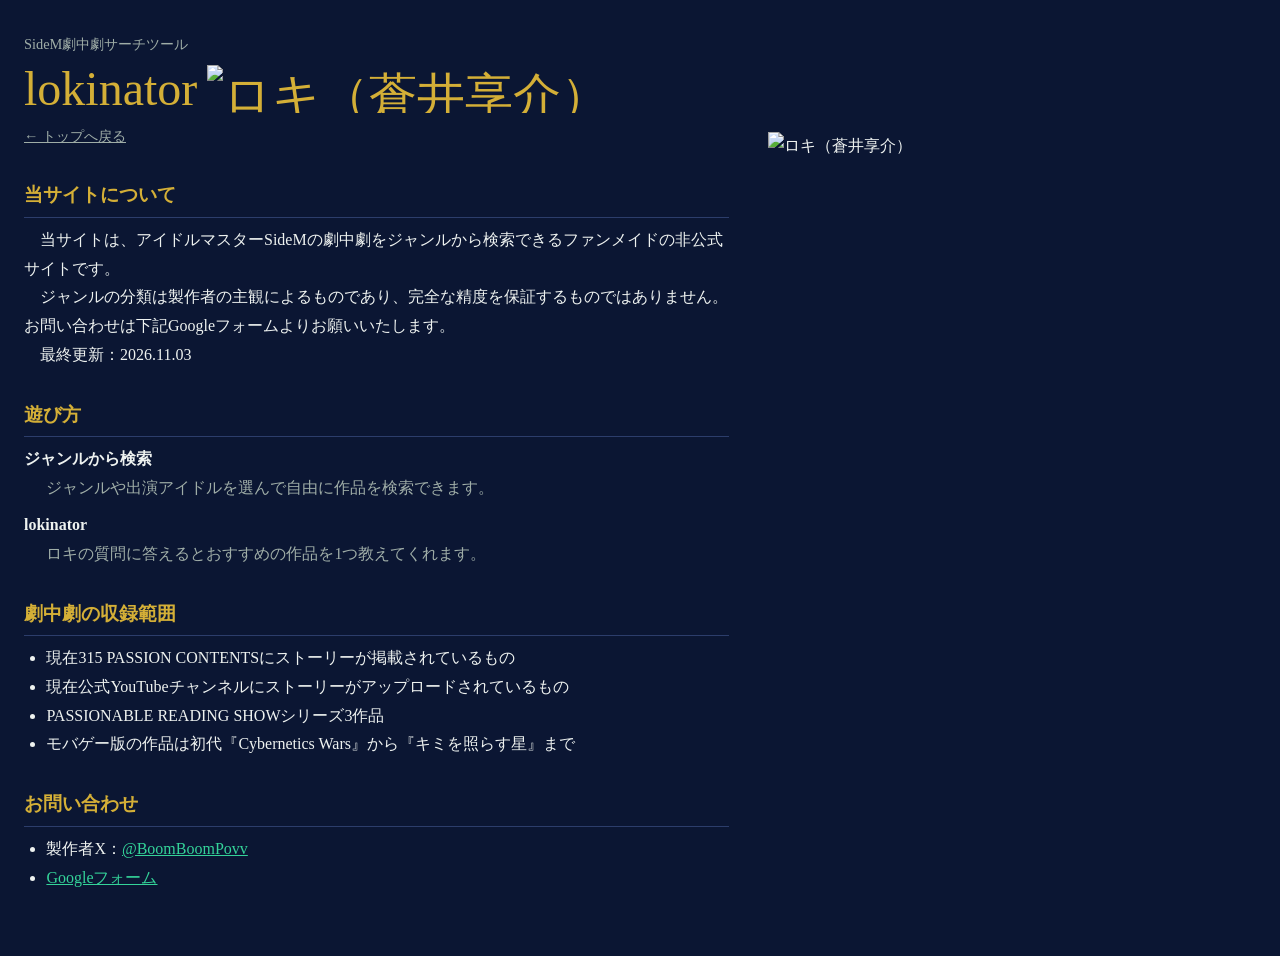
==== about.html @ 62a755ec "Add files via upload" ====
<!DOCTYPE html>
<html lang="ja">
<head>
<meta charset="UTF-8">
<meta name="viewport" content="width=device-width, initial-scale=1">
<title>当サイトについて - ロキネーター</title>
<link rel="stylesheet" href="lokinator.css">
</head>
<body>
<main class="about">
  <p class="sub">SideM劇中劇サーチツール</p>
  <h1>lokinator<img class="title-icon" src="character/loki_kyosuke_mini.png" alt="ロキ（蒼井享介）"></h1>
  <p class="sub credit"><a href="index.html">← トップへ戻る</a></p>

  <!-- トップと同じく、パソコンでは画面右下に固定(スマホでは表示しない) -->
  <div class="stage"><img src="character/loki_kyosuke0.png" alt="ロキ（蒼井享介）"></div>

  <!-- 文章は自由に書き換えてください -->
  <section>
    <h2>当サイトについて</h2>
    <p>
      　当サイトは、アイドルマスターSideMの劇中劇をジャンルから検索できるファンメイドの非公式サイトです。
      <br>
      　ジャンルの分類は製作者の主観によるものであり、完全な精度を保証するものではありません。お問い合わせは下記Googleフォームよりお願いいたします。
      <br>
      　最終更新：2026.11.03
    </p>
  </section>

  <section>
    <h2>遊び方</h2>
    <dl>
      <dt>ジャンルから検索</dt>
      <dd>ジャンルや出演アイドルを選んで自由に作品を検索できます。</dd>
      <dt>lokinator</dt>
      <dd>ロキの質問に答えるとおすすめの作品を1つ教えてくれます。</dd>
    </dl>
  </section>

  <!--
  <section>
    <h2>注意事項</h2>
    <ul>
      <li>公式とは一切関係ありません。各公式へのお問い合わせはご遠慮ください。</li>
      <li>掲載している作品名・画像などの著作権は、各権利者に帰属します。</li>
      <li>ジャンル分けは製作者の主観によるものです。</li>
    </ul>
  </section>
  -->

  <section>
    <h2>劇中劇の収録範囲</h2>
    <ul>
      <li>現在315 PASSION CONTENTSにストーリーが掲載されているもの</li>
      <li>現在公式YouTubeチャンネルにストーリーがアップロードされているもの</li>
      <li>PASSIONABLE READING SHOWシリーズ3作品</li>
      <li>モバゲー版の作品は初代『Cybernetics Wars』から『キミを照らす星』まで</li>
    </ul>
  </section>

  <section>
    <h2>お問い合わせ</h2>
    <ul>
      <li>製作者X：<a href="https://x.com/BoomBoomPovv" target="_blank" rel="noopener">@BoomBoomPovv</a></li>
      <li><a href="https://forms.gle/WYDprNYYM2tM1C8Y6" target="_blank" rel="noopener">Googleフォーム</a></li>
    </ul>
  </section>
</main>
</body>
</html>
---- lokinator.css ----
:root {
  color-scheme: dark;
  --bg: #0b1633; /* 紺色 */
  --surface: #15234a; /* 背景の紺より少し明るい紺 */
  --ink: #eef2f0;
  --sub: #9fada7;
  --line: #2c3d6b;
  --accent: #34d399;
  --accent-ink: #04130d;
  --accent-soft: #263c70; /* タグの地色。背景の紺になじむ明るめの紺 */
}

@font-face {
  font-family: "Noto Serif JP";
  src: url("fonts/NotoSerifJP-VariableFont_wght.ttf") format("truetype");
  font-weight: 200 900;
  font-display: swap;
}
@font-face {
  font-family: "Marudeco";
  src: url("fonts/Marudeco-Bold.otf") format("opentype");
  font-weight: 700;
  font-display: swap;
}
@font-face {
  font-family: "Spicy Rice";
  src: url("fonts/SpicyRice-Regular.ttf") format("truetype");
  font-weight: 400;
  font-display: swap;
}

* {
  box-sizing: border-box;
}
body {
  margin: 0;
  background: var(--bg);
  color: var(--ink);
  font-family: "Noto Serif JP", "Hiragino Mincho ProN", "Yu Mincho", serif;
  line-height: 1.7;
}
html,
body {
  overflow-x: hidden;
}
html {
  scrollbar-gutter: stable;
}
:root {
  /* ロキの画像の幅。画面幅の40%(最大520px)。
     画面が狭くて吹き出しの場所(240px)が足りないときは、画面幅の30%まで小さくする */
  --imgw: min(40vw, 520px, max(30vw, calc((100vw - 716px) / 1.1)));
  /* 吹き出しの幅の計算に使う(.stage の幅と main の左の余白と同じ値) */
  --stagew: min(var(--imgw), 58vh);
  --mainleft: max(0px, calc((100vw - var(--imgw) - 960px) / 2));
}
main {
  max-width: 960px;
  margin: 0 auto;
  padding: 32px 24px 64px;
  margin-right: var(--imgw);
  margin-left: max(0px, calc((100vw - var(--imgw) - 960px) / 2));
}

.stage {
  position: fixed;
  right: 0;
  bottom: 0;
  width: min(var(--imgw), 58vh);
  width: min(var(--imgw), 58dvh);
  aspect-ratio: 2/3;
  pointer-events: none;
  z-index: -1;
}
.stage img {
  display: block;
  width: 100%;
  height: 100%;
  object-fit: contain;
  object-position: right bottom;
}
.bubble {
  position: absolute;
  right: 110%;
  top: 40%; /* 上のモード切り替えボタンと重ならない高さ */
  transform: translateY(-50%);
  margin: 0;
  /* 短い文は1行、長い文(回答のタイトル入り)は幅を超えたら折り返す */
  width: max-content;
  /* 左の内容(幅420pxまで)と重ならない幅にする。
     吹き出しの右端 = 画面の右端 - ロキの幅×1.1(right: 110%)、内容の右端 = main の左の余白 + 24px + 420px。
     間を32pxあけ、狭くても240px、広くても440pxまで */
  max-width: clamp(240px, calc(100vw - 1.1 * var(--stagew) - var(--mainleft) - 444px - 32px), 440px);
  text-align: center;
  padding: 24px 28px;
  border-radius: 32px;
  background: #fff;
  color: #23202b;
  font-size: 1.45rem;
  font-weight: 700;
  line-height: 1.4;
}
.bubble::after {
  content: "";
  position: absolute;
  left: 100%;
  top: 50%;
  transform: translateY(-50%);
  margin-left: -2px;
  border-style: solid;
  border-width: 10px 0 10px 32px;
  border-color: transparent transparent transparent #fff;
}
/* 回答の台詞のタイトル部分(白地で読めるよう濃いめの金色) */
.bubble-title {
    color: #bd0000;
  /*color: #9a6b00;*/
  font-weight: 900; /* 吹き出しの他の文字(700)より太く */
  font-size: 1.2em; /* 吹き出しの文字の1.2倍 */
}
.bubble:empty {
  display: none;
}
main {
  position: relative;
  z-index: 1;
}

.sub {
  margin: 0;
  color: var(--sub);
  font-size: .9rem;
}
h1 {
  font-family: "Spicy Rice", "Noto Serif JP", serif;
  font-weight: 400; /* Spicy Rice は太さが1種類のみ(太字にすると形が崩れるため) */
  font-size: 3rem;
  color: #d4af37;
  margin: 0 0 4px;
  line-height: 1.3;
}
h1 {
  display: flex;
  align-items: center;
  gap: .2em;
}
/* タイトル直下の製作者表示 */
.credit a {
  color: var(--sub);
}
.title-icon {
  height: 1em;
  width: auto;
  flex: none;
}

/* 当サイトについて(about.html) */
main.about {
  max-width: 880px;
  line-height: 1.8;
}
.about section {
  margin-top: 28px;
}
.about h2 {
  margin: 0 0 8px;
  font-size: 1.2rem;
  color: #d4af37;
  border-bottom: 1px solid var(--line);
  padding-bottom: 4px;
}
.about p,
.about ul,
.about dl {
  margin: 0;
}
.about ul {
  padding-left: 1.4em;
}
.about dt {
  font-weight: 700;
}
.about dd {
  margin: 0 0 8px 1.4em;
  color: var(--sub);
}
.about section a {
  color: var(--accent);
}

.modes {
  display: grid;
  grid-template-columns: 1fr 1fr;
  gap: 8px;
  margin: 12px 0 20px;
}
.mode {
  font: inherit;
  font-size: 1rem;
  font-weight: 700;
  padding: 10px 12px;
  border: 1px solid #d4af37;
  border-radius: 8px;
  background: transparent;
  color: #d4af37;
  cursor: pointer;
}
.mode:hover {
  background: rgba(212, 175, 55, .12);
}
.mode[aria-pressed="true"] {
  background: #d4af37;
  color: #1a1405;
}
.mode:focus-visible {
  outline: 3px solid var(--accent);
  outline-offset: 2px;
}

.lead {
  margin: 0 0 24px;
  color: var(--sub);
  font-size: .95rem;
}
.tags {
  display: grid;
  grid-template-columns: repeat(var(--cols, 3), 1fr);
  grid-auto-rows: 1fr;
  gap: 8px;
}
.tag {
  font: inherit;
  font-size: .95rem;
  line-height: 1.4;
  width: 100%;
  min-width: 0;
  padding: 8px 6px;
  border: 1px solid var(--line);
  border-radius: 16px;
  background: var(--surface);
  color: var(--ink);
  cursor: pointer;
  display: flex;
  flex-wrap: wrap;
  align-items: center;
  justify-content: center;
  column-gap: 2px;
  text-align: center;
}
.tag .nm {
  white-space: nowrap;
}
.tag .n {
  display: inline-block;
  font-size: .75em;
  opacity: .8;
  font-variant-numeric: tabular-nums;
  text-align: center;
  white-space: nowrap;
}
.tag:hover {
  border-color: var(--accent);
}
.tag[aria-pressed="true"] {
  background: var(--accent);
  border-color: var(--accent);
  color: var(--accent-ink);
}
.tag.empty {
  opacity: .35;
  color: var(--sub);
}
/* 「ジャンル検索」「出演アイドル検索」の見出し(同じ書式) */
.search-heading {
  margin: 0 0 6px;
  color: var(--sub);
  font-size: .85rem;
  font-weight: 700;
}
/* 出演者検索(ジャンルボタンの下。ボタン3つを横に並べ、押すとプルダウンが開く) */
.idol-heading {
  margin-top: 16px;
}
.idol-select {
  position: relative; /* プルダウンはボタン3つ分の幅で開く */
  display: grid;
  grid-template-columns: repeat(3, 1fr);
  gap: 8px;
}
.idol-btn {
  font: inherit;
  font-size: .95rem;
  line-height: 1.4;
  width: 100%;
  min-width: 0;
  padding: 10px 32px 10px 14px;
  border: 1px solid var(--line);
  border-radius: 16px;
  background: var(--surface);
  color: var(--ink);
  cursor: pointer;
  display: flex;
  align-items: center;
  gap: 12px;
  text-align: left;
  position: relative;
}
/* 長い名前は「…」で省略 */
.idol-btn .nm {
  overflow: hidden;
  text-overflow: ellipsis;
  white-space: nowrap;
}
/* 右端の▼(開いているときは上向き) */
.idol-btn::after {
  content: "";
  position: absolute;
  right: 14px;
  top: 50%;
  margin-top: -3px;
  border-style: solid;
  border-width: 7px 6px 0;
  border-color: var(--sub) transparent transparent;
}
.idol-btn[aria-expanded="true"]::after {
  border-width: 0 6px 7px;
  border-color: transparent transparent var(--sub);
}
.idol-btn:hover,
.idol-btn[aria-expanded="true"] {
  border-color: var(--accent);
}
/* 出演者を選んでいるときはジャンルボタンの選択中と同じ色 */
.idol-btn.on {
  background: var(--accent);
  border-color: var(--accent);
  color: var(--accent-ink);
}
.idol-btn.on::after {
  border-top-color: var(--accent-ink);
}
.idol-btn.on[aria-expanded="true"]::after {
  border-color: transparent transparent var(--accent-ink);
}
.idol-list {
  position: absolute;
  left: 0;
  right: 0;
  top: calc(100% + 4px);
  z-index: 10;
  max-height: 320px;
  overflow-y: auto;
  margin: 0;
  padding: 6px;
  list-style: none;
  background: var(--surface);
  border: 1px solid var(--line);
  border-radius: 12px;
  box-shadow: 0 12px 32px rgba(0, 0, 0, .45);
}
.idol-list[hidden] {
  display: none;
}
.idol-opt {
  display: flex;
  align-items: center;
  justify-content: space-between;
  gap: 8px;
  padding: 7px 12px;
  border-radius: 8px;
  cursor: pointer;
}
.idol-opt .n {
  font-size: .75em;
  opacity: .8;
  font-variant-numeric: tabular-nums;
  white-space: nowrap;
}
.idol-opt:hover,
.idol-opt:focus {
  background: var(--accent-soft);
  outline: none;
}
.idol-opt[aria-selected="true"] {
  background: var(--accent);
  color: var(--accent-ink);
  font-weight: 700;
}
/* 件数0の出演者はグレーアウトして選べない */
.idol-opt.empty {
  opacity: .35;
  color: var(--sub);
  cursor: default;
}
.idol-opt.empty:hover {
  background: none;
}

.tag:focus-visible,
.idol-btn:focus-visible,
.clear:focus-visible,
.card a:focus-visible {
  outline: 3px solid var(--accent);
  outline-offset: 2px;
}

.bar {
  display: flex;
  align-items: center;
  justify-content: space-between;
  gap: 12px;
  margin: 24px 0 12px;
  min-height: 40px;
}
.count {
  margin: 0;
  font-weight: 700;
}
.clear {
  font: inherit;
  font-size: .9rem;
  padding: 6px 14px;
  border: 1px solid var(--line);
  border-radius: 6px;
  background: transparent;
  color: var(--ink);
  cursor: pointer;
}
.clear:disabled {
  opacity: .4;
  cursor: default;
}
.msg {
  padding: 32px 16px;
  text-align: center;
  color: var(--sub);
  background: var(--surface);
  border: 1px dashed var(--line);
  border-radius: 8px;
  margin: 0;
}

.list {
  list-style: none;
  margin: 0;
  padding: 0;
  display: grid;
  gap: 12px;
}
.card {
  display: flex;
  flex-direction: column;
  gap: 12px;
  background: var(--surface);
  border: 1px solid var(--line);
  border-radius: 8px;
  padding: 16px;
}
.card img {
  display: block;
  width: 100%;
  max-width: 400px;
  height: auto; /* 画像ごとの縦横比のまま表示(切り抜かない) */
  border-radius: 6px;
}
.card h2 {
  font-size: 1.5rem;
  line-height: 1.35;
  margin: 0 0 10px;
}
.card .t {
  display: flex;
  flex-wrap: wrap;
  gap: 6px;
  margin: 0;
  padding: 0;
  list-style: none;
}
.card .t li {
  font-size: .8rem;
  padding: 1px 10px;
  border-radius: 999px;
  background: var(--accent-soft);
}
/* かんたん検索で選択中のタグ(上のタグボタンと同じ色) */
.card .t li.hit {
  background: var(--accent);
  color: var(--accent-ink);
  font-weight: 700;
}
/* 物語を読む・特設サイト・関連楽曲のリンク */
.card .links {
  display: flex;
  flex-wrap: wrap;
  column-gap: 16px;
  margin-top: 8px;
}
.card a {
  display: inline-block;
  font-size: .9rem;
  color: var(--accent);
}

.quiz {
  display: flex;
  flex-direction: column;
  align-items: flex-start;
  gap: 12px;
}
.q-step {
  margin: 0;
  color: #d4af37;
  font-weight: 700;
  font-size: .95rem;
  letter-spacing: .08em;
}
.q-choices {
  display: flex;
  flex-direction: column;
  gap: 10px;
  width: 100%;
  max-width: 420px;
}
.q-choice {
  font: inherit;
  font-size: 1.1rem;
  font-weight: 700;
  text-align: left;
  padding: 14px 20px;
  border: 1px solid var(--line);
  border-radius: 12px;
  background: var(--surface);
  color: var(--ink);
  cursor: pointer;
}
.q-choice:hover {
  border-color: var(--accent);
}
/* フロートイン: 次の選択肢・回答のカード・回答時の吹き出し */
.float-in .q-choice,
.float-in-item {
  animation: float-in 1.2s cubic-bezier(.2, .8, .3, 1) both;
}
/* 吹き出しの transform(位置合わせ)を崩さないよう translate で動かす */
@keyframes float-in {
  from {
    opacity: 0;
    translate: 0 24px;
  }
  to {
    opacity: 1;
    translate: 0 0;
  }
}
@media (prefers-reduced-motion: reduce) {
  .float-in .q-choice,
  .float-in-item {
    animation: none;
  }
}
/* 吹き出しと重ならないよう、カードと同じ幅(420px)に3つのボタンを並べる */
.q-actions {
  display: flex;
  gap: 10px;
  max-width: 420px;
}
.q-actions .clear {
  flex: 1 1 auto;
  font-size: 1.05rem;
  font-weight: 700;
  padding: 12px 14px;
  border-radius: 10px;
  text-align: center;
}
.q-read {
  text-decoration: none;
  background: #d4af37;
  border-color: #d4af37;
  color: #1a1405;
  font-weight: 700;
}
.q-read:hover {
  opacity: .85;
}
/* Xでシェア(枠線だけのボタン) */
.q-share {
  text-decoration: none;
}
.q-read:disabled {
  background: var(--surface);
  border-color: var(--line);
  color: var(--sub);
  opacity: 1;
}
.q-choice:focus-visible,
.q-restart:focus-visible,
.q-read:focus-visible {
  outline: 3px solid var(--accent);
  outline-offset: 2px;
}
.q-chosen {
  display: flex;
  flex-wrap: wrap;
  gap: 6px;
  margin: 0;
  padding: 0;
  list-style: none;
}
.q-chosen li {
  font-size: .8rem;
  padding: 1px 10px;
  border-radius: 999px;
  background: var(--accent-soft);
}
.quiz .list {
  width: 100%;
  max-width: 420px;
} /* 吹き出しと重ならないよう選択肢と同じ幅に収める */

@media (max-width: 640px) {
  body:not([data-mode="question"]) .stage {
    display: none;
  }
  /* 質問モード: キャラクターと吹き出しを選択肢の上に表示 */
  body[data-mode="question"] .stage {
    position: static;
    display: flex;
    flex-direction: column;
    align-items: center;
    gap: 12px;
    width: auto;
    aspect-ratio: auto;
    margin: 16px 0 20px;
  }
  .stage img {
    width: auto;
    max-width: 100%;
    height: 280px;
    object-position: center bottom;
  }
  .bubble {
    position: relative;
    right: auto;
    top: auto;
    transform: none;
    max-width: 100%;
    white-space: normal;
    text-align: center;
    padding: 12px 18px;
    border-radius: 18px;
    font-size: 1rem;
    order: 1; /* 画像の下に表示 */
  }
  /* しっぽは上向き(ロキの方を指す) */
  .bubble::after {
    left: calc(50% - 75px); /* 吹き出しの幅に関係なく、ロキの体の位置に合わせる */
    top: auto;
    bottom: 100%;
    transform: translateX(-50%);
    margin: 0;
    border-width: 0 9px 12px;
    border-color: transparent transparent #fff;
  }
  .q-choices,
  .quiz .list {
    max-width: none;
  }
  /* 選択肢は1段に2つずつ並べ、余りは中央に寄せる */
  .q-choices {
    flex-direction: row;
    flex-wrap: wrap;
    justify-content: center;
    gap: 8px;
  }
  .q-choice {
    flex: 0 0 calc(50% - 4px);
    font-size: .95rem;
    padding: 10px 8px;
    border-radius: 10px;
    text-align: center;
  }
  .q-actions {
    width: 100%;
    max-width: none; /* スマホは吹き出しが上にあるので画面幅いっぱいに */
    gap: 8px;
  }
  /* 小さめの文字で1行に収める(幅は文字の長さに合わせて配分) */
  .q-actions .clear {
    flex: 1 1 auto;
    font-size: .85rem;
    padding: 10px 4px;
    white-space: nowrap;
  }
  main {
    margin: 0;
    max-width: none;
    padding: 12px 10px 48px;
  }
  .sub {
    font-size: .65rem;
  }
  h1 {
    font-size: 2rem;
  }
  .modes {
    gap: 6px;
    margin: 8px 0 12px;
  }
  .mode {
    font-size: .8rem;
    padding: 6px 8px;
  }
  .lead {
    font-size: .7rem;
    margin-bottom: 12px;
  }
  .tags {
    gap: 4px;
  }
  .tag {
    font-size: .58rem;
    padding: 4px 1px;
    border-radius: 10px;
  }
  .search-heading {
    font-size: .7rem;
    margin-bottom: 4px;
  }
  .idol-heading {
    margin-top: 10px;
  }
  .idol-select {
    gap: 4px;
  }
  .idol-btn {
    font-size: .65rem;
    padding: 6px 20px 6px 8px;
    border-radius: 10px;
  }
  .idol-btn::after {
    right: 8px;
    border-width: 5px 4px 0;
  }
  .idol-btn[aria-expanded="true"]::after {
    border-width: 0 4px 5px;
  }
  .idol-list {
    max-height: 50vh;
    padding: 4px;
  }
  .idol-opt {
    font-size: .8rem;
    padding: 8px 10px;
  }
  .bar {
    margin-top: 14px;
    margin-bottom: 8px;
    min-height: 30px;
    flex-wrap: wrap;
    gap: 6px;
  }
  .count {
    font-size: .75rem;
  }
  .clear {
    font-size: .7rem;
    padding: 4px 8px;
  }
  .msg {
    font-size: .75rem;
    padding: 20px 8px;
  }
  .card {
    gap: 8px;
    padding: 8px;
  }
  .card h2 {
    font-size: 1.2rem;
    margin-bottom: 6px;
  }
  .card .t li {
    font-size: .62rem;
    padding: 0 6px;
  }
  .card a {
    font-size: .7rem;
  }
  .card .links {
    column-gap: 12px;
  }
}
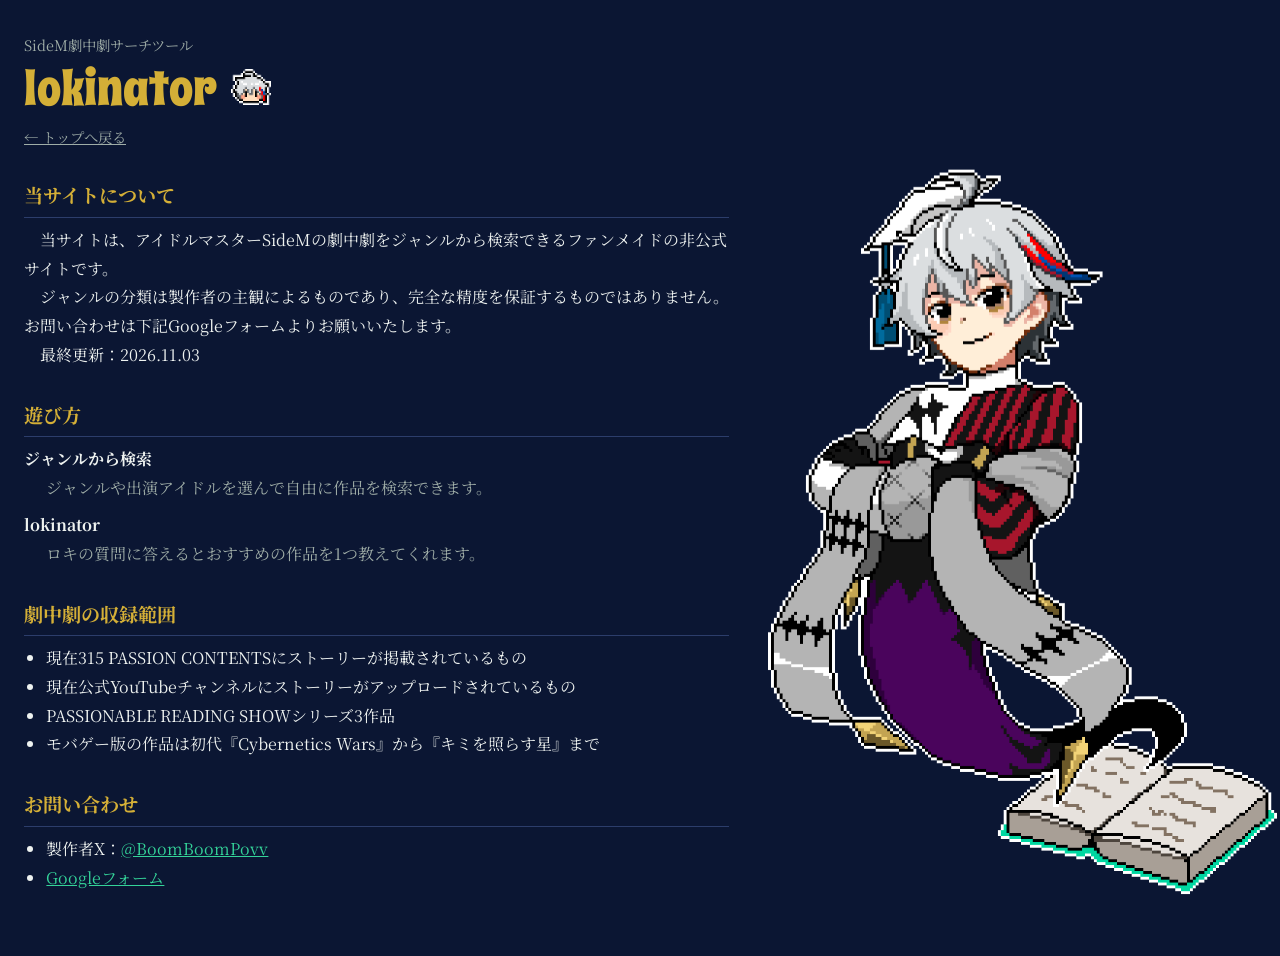
==== commit bba8ca4b: "Add files via upload" ====
--- a/about.html
+++ b/about.html
@@ -3,6 +3,7 @@
 <head>
 <meta charset="UTF-8">
 <meta name="viewport" content="width=device-width, initial-scale=1">
+<meta name="robots" content="noindex">
 <title>当サイトについて - ロキネーター</title>
 <link rel="stylesheet" href="lokinator.css">
 </head>
--- a/lokinator.css
+++ b/lokinator.css
@@ -643,6 +643,7 @@
     right: auto;
     top: auto;
     transform: none;
+    min-width: 220px; /* 短い文でも、しっぽ(中央から75px左)が角の丸みにかからない幅にする */
     max-width: 100%;
     white-space: normal;
     text-align: center;
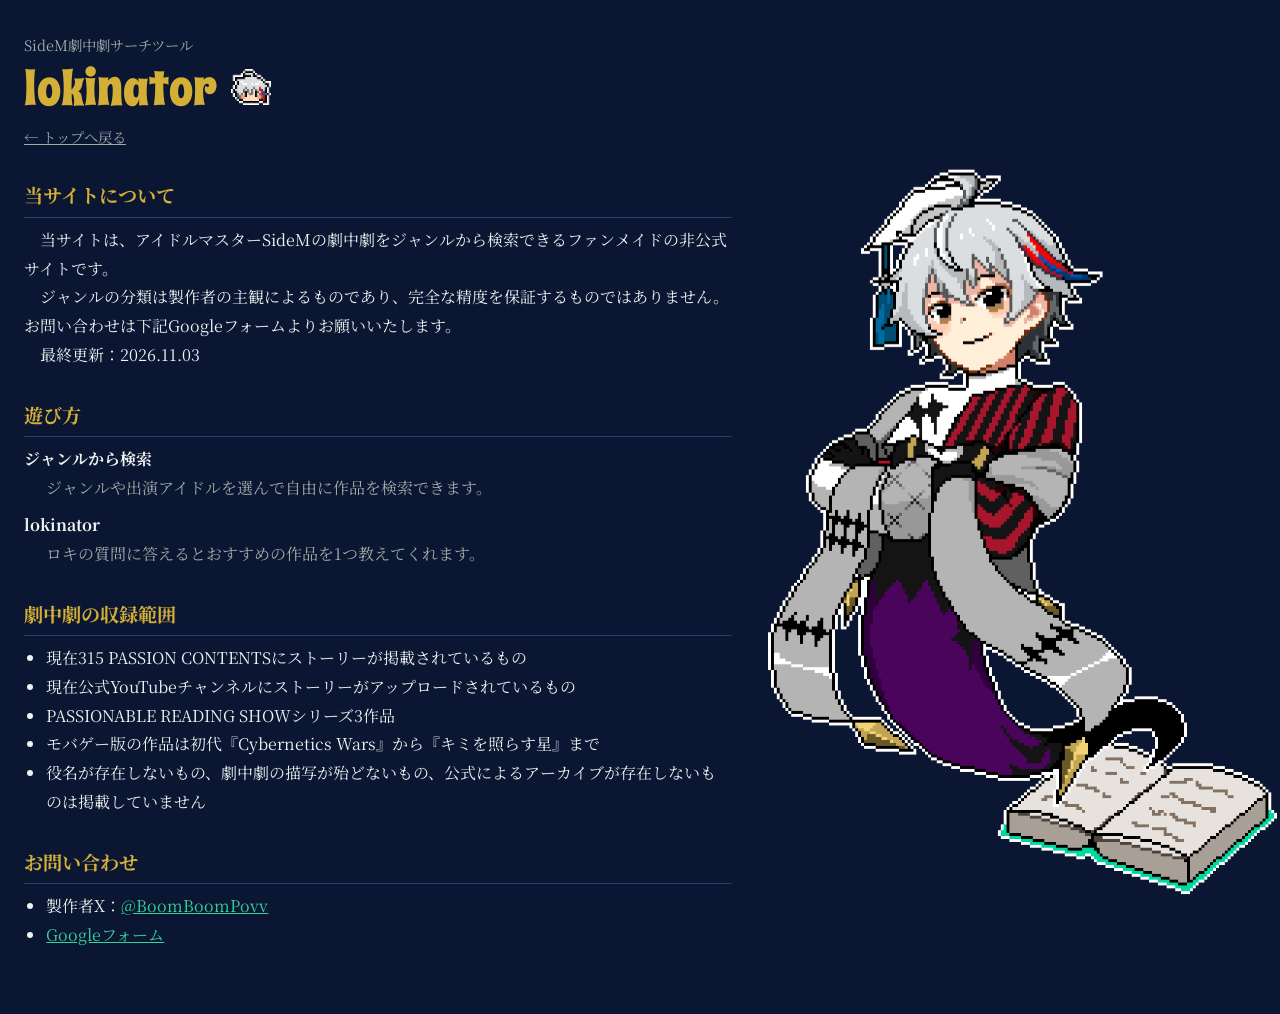
==== commit f37ffa40: "Add files via upload" ====
--- a/about.html
+++ b/about.html
@@ -38,17 +38,6 @@
     </dl>
   </section>
 
-  <!--
-  <section>
-    <h2>注意事項</h2>
-    <ul>
-      <li>公式とは一切関係ありません。各公式へのお問い合わせはご遠慮ください。</li>
-      <li>掲載している作品名・画像などの著作権は、各権利者に帰属します。</li>
-      <li>ジャンル分けは製作者の主観によるものです。</li>
-    </ul>
-  </section>
-  -->
-
   <section>
     <h2>劇中劇の収録範囲</h2>
     <ul>
@@ -56,6 +45,7 @@
       <li>現在公式YouTubeチャンネルにストーリーがアップロードされているもの</li>
       <li>PASSIONABLE READING SHOWシリーズ3作品</li>
       <li>モバゲー版の作品は初代『Cybernetics Wars』から『キミを照らす星』まで</li>
+      <li>役名が存在しないもの、劇中劇の描写が殆どないもの、公式によるアーカイブが存在しないものは掲載していません</li>
     </ul>
   </section>
 
--- a/lokinator.css
+++ b/lokinator.css
@@ -45,6 +45,28 @@
 }
 html {
   scrollbar-gutter: stable;
+}
+/* スクロールバー: バーは金色(角は直角)、通り道は背景の紺、上下の矢印なし。
+   Chrome・Edge・Safari 用(scrollbar-color を指定するとこちらが効かなくなるので併用しない) */
+::-webkit-scrollbar {
+  width: 12px;
+  height: 12px;
+}
+::-webkit-scrollbar-track {
+  background: var(--bg);
+}
+::-webkit-scrollbar-thumb {
+  background: #d4af37;
+  border-radius: 0;
+}
+::-webkit-scrollbar-button {
+  display: none;
+}
+/* Firefox 用(矢印はもともと出ない) */
+@supports not selector(::-webkit-scrollbar) {
+  html {
+    scrollbar-color: #d4af37 var(--bg);
+  }
 }
 :root {
   /* ロキの画像の幅。画面幅の40%(最大520px)。
@@ -118,6 +140,12 @@
   font-weight: 900; /* 吹き出しの他の文字(700)より太く */
   font-size: 1.2em; /* 吹き出しの文字の1.2倍 */
 }
+/* 途中で改行させたくない言葉のまとまり(折り返すときはまとまりの間で改行する) */
+.bubble .phrase {
+  display: inline-block;
+  max-width: 100%; /* まとまりだけで吹き出しより長いときは、はみ出さずにその中で改行する */
+  word-break: keep-all; /* その場合も、台詞の「|」(<wbr>)の位置でだけ改行する */
+}
 .bubble:empty {
   display: none;
 }
@@ -461,6 +489,15 @@
   width: 100%;
   max-width: 400px;
   height: auto; /* 画像ごとの縦横比のまま表示(切り抜かない) */
+  border-radius: 6px;
+}
+/* 画像の代わりに埋め込む YouTube 動画(画像と同じ幅、16:9) */
+.card iframe {
+  display: block;
+  width: 100%;
+  max-width: 400px;
+  aspect-ratio: 16 / 9;
+  border: 0;
   border-radius: 6px;
 }
 .card h2 {
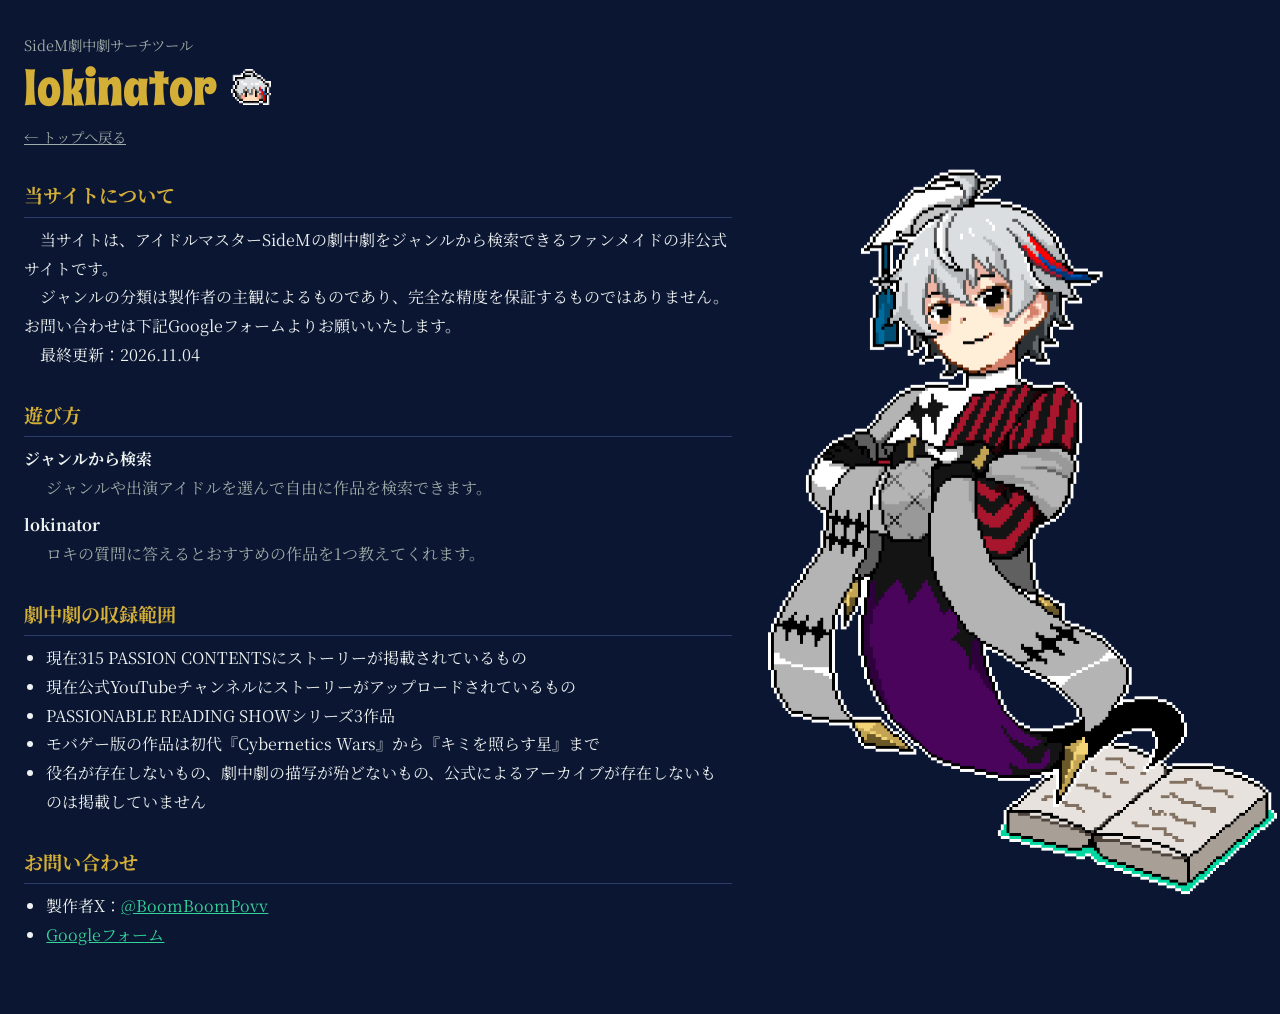
==== commit 0ad1402a: "Add files via upload" ====
--- a/about.html
+++ b/about.html
@@ -5,6 +5,8 @@
 <meta name="viewport" content="width=device-width, initial-scale=1">
 <meta name="robots" content="noindex">
 <title>当サイトについて - ロキネーター</title>
+<link rel="icon" type="image/png" href="character/loki_kyosuke_mini.png">
+<link rel="apple-touch-icon" href="character/loki_kyosuke_mini.png">
 <link rel="stylesheet" href="lokinator.css">
 </head>
 <body>
@@ -24,7 +26,7 @@
       <br>
       　ジャンルの分類は製作者の主観によるものであり、完全な精度を保証するものではありません。お問い合わせは下記Googleフォームよりお願いいたします。
       <br>
-      　最終更新：2026.11.03
+      　最終更新：2026.11.04
     </p>
   </section>
 
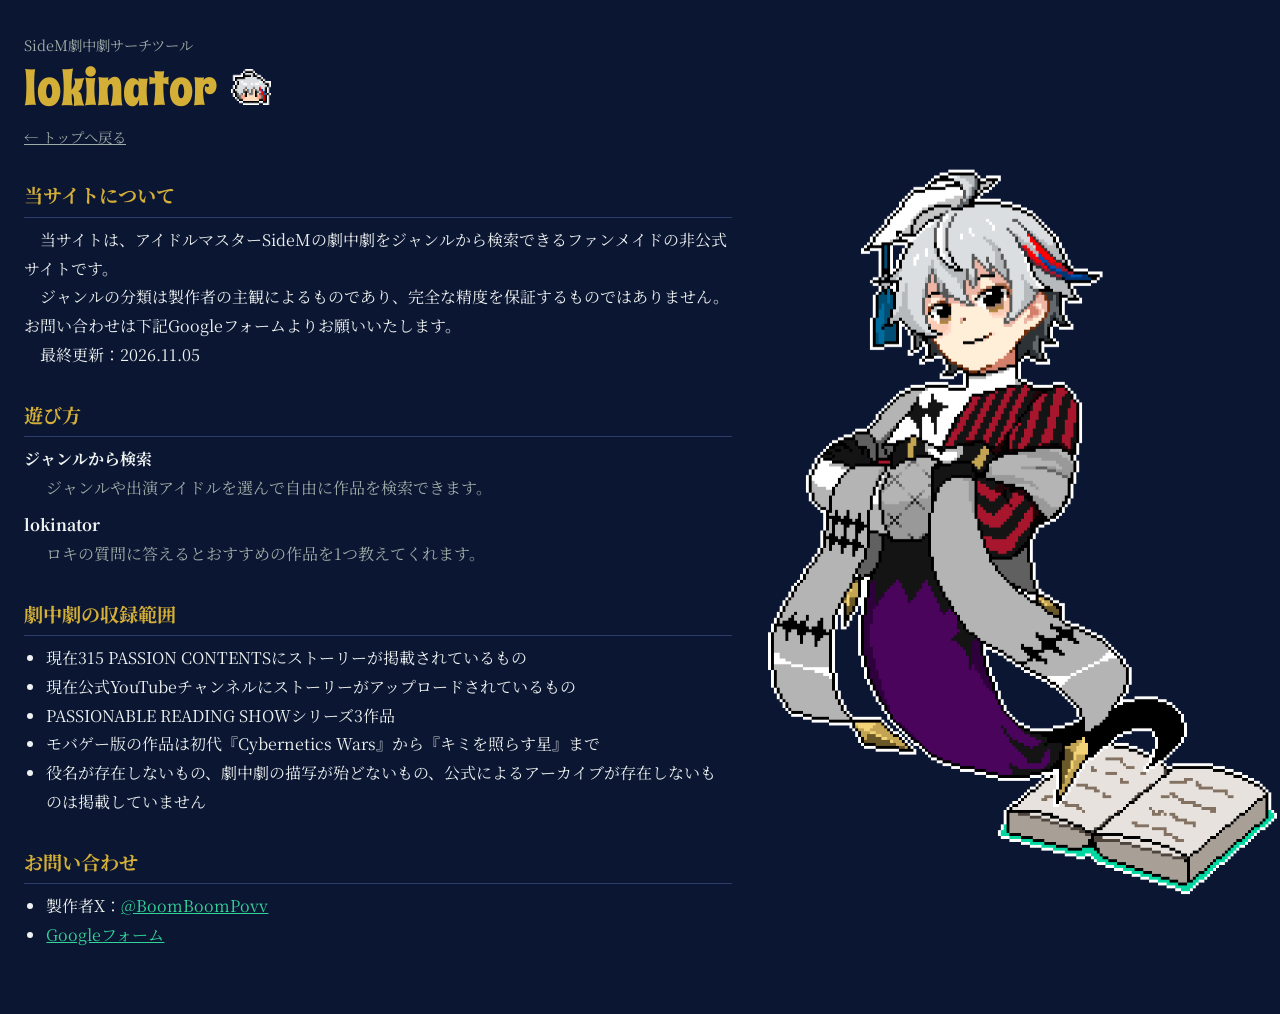
==== commit d1306ab7: "Add files via upload" ====
--- a/about.html
+++ b/about.html
@@ -26,7 +26,7 @@
       <br>
       　ジャンルの分類は製作者の主観によるものであり、完全な精度を保証するものではありません。お問い合わせは下記Googleフォームよりお願いいたします。
       <br>
-      　最終更新：2026.11.04
+      　最終更新：2026.11.05
     </p>
   </section>
 
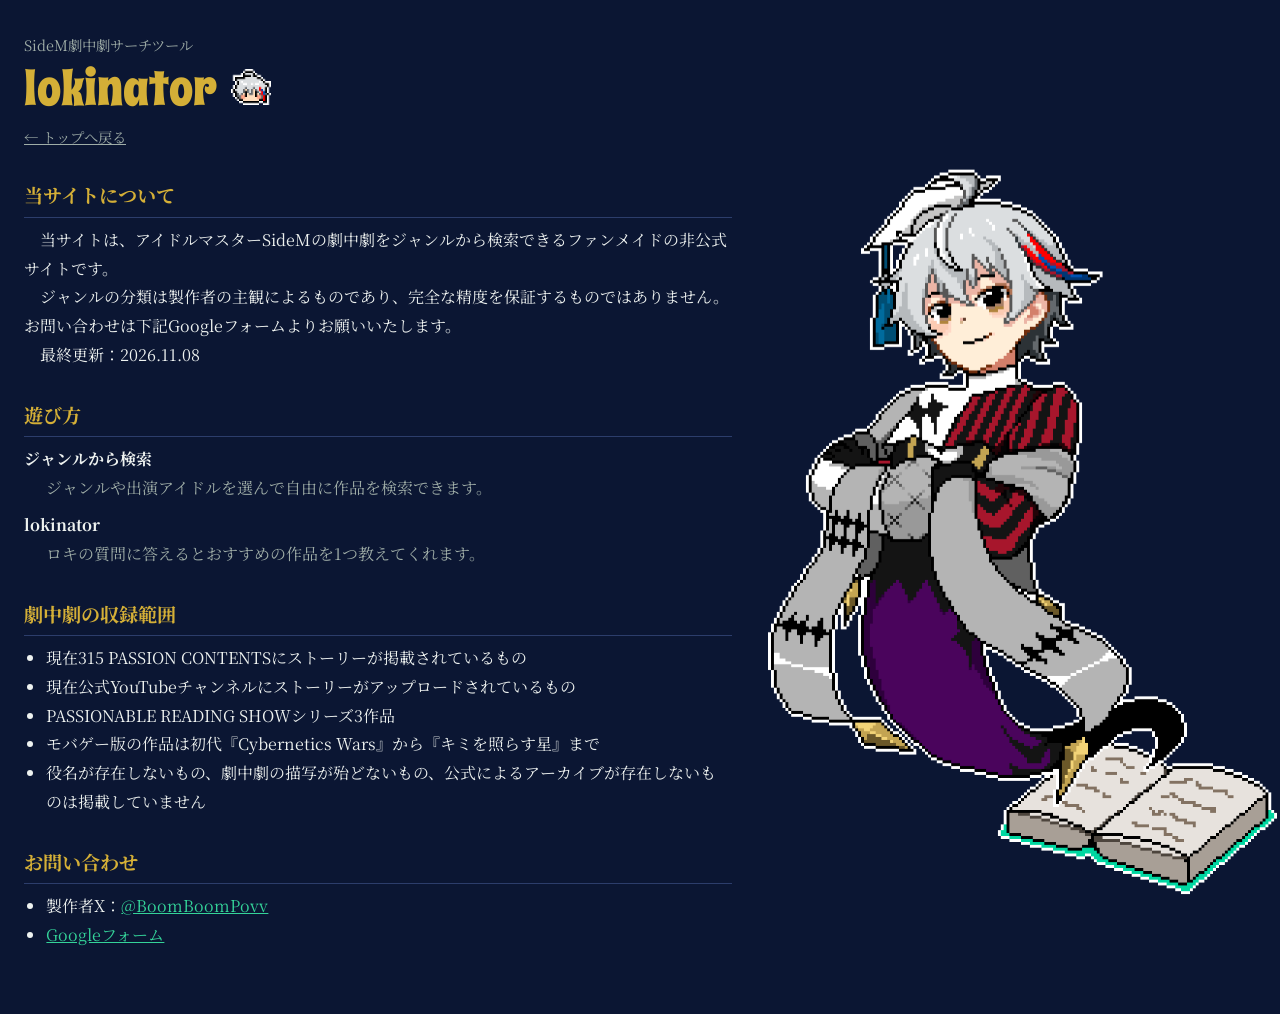
==== commit e972bfb4: "Add files via upload" ====
--- a/about.html
+++ b/about.html
@@ -26,7 +26,7 @@
       <br>
       　ジャンルの分類は製作者の主観によるものであり、完全な精度を保証するものではありません。お問い合わせは下記Googleフォームよりお願いいたします。
       <br>
-      　最終更新：2026.11.05
+      　最終更新：2026.11.08
     </p>
   </section>
 
